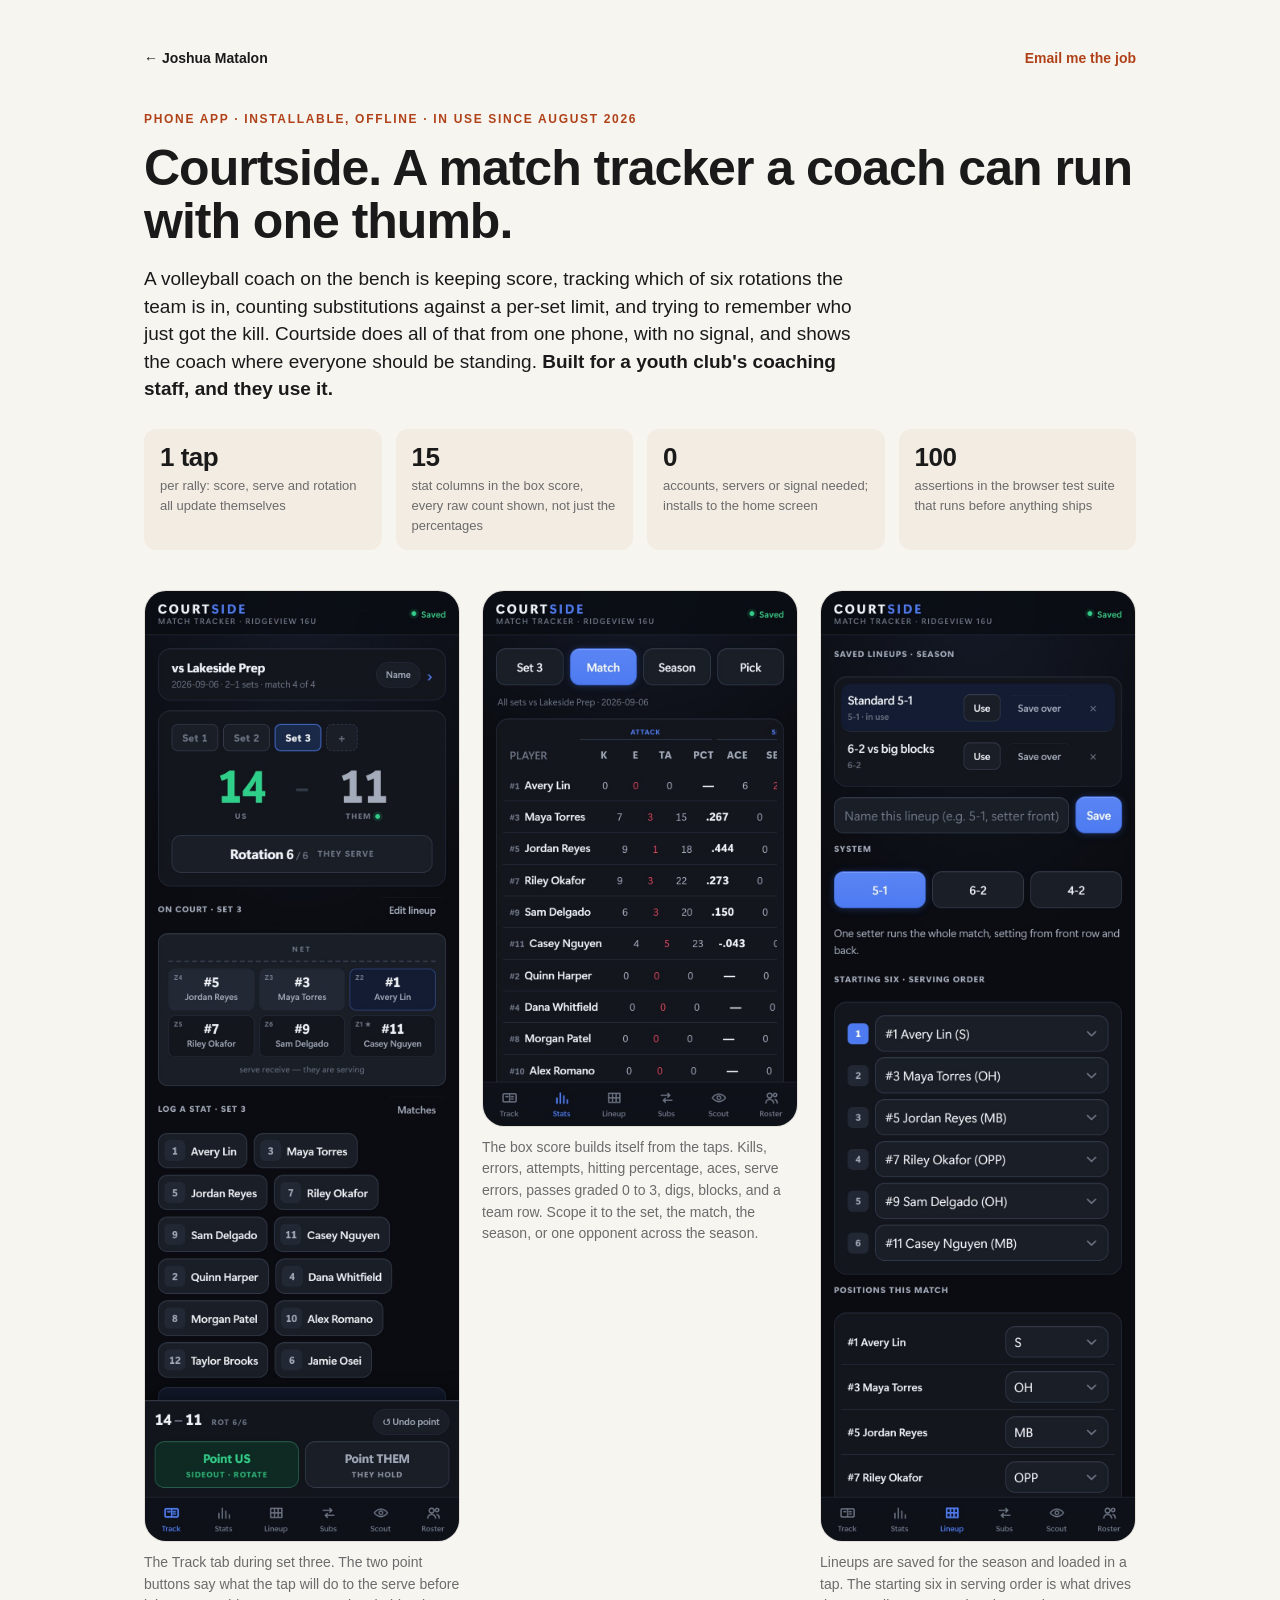
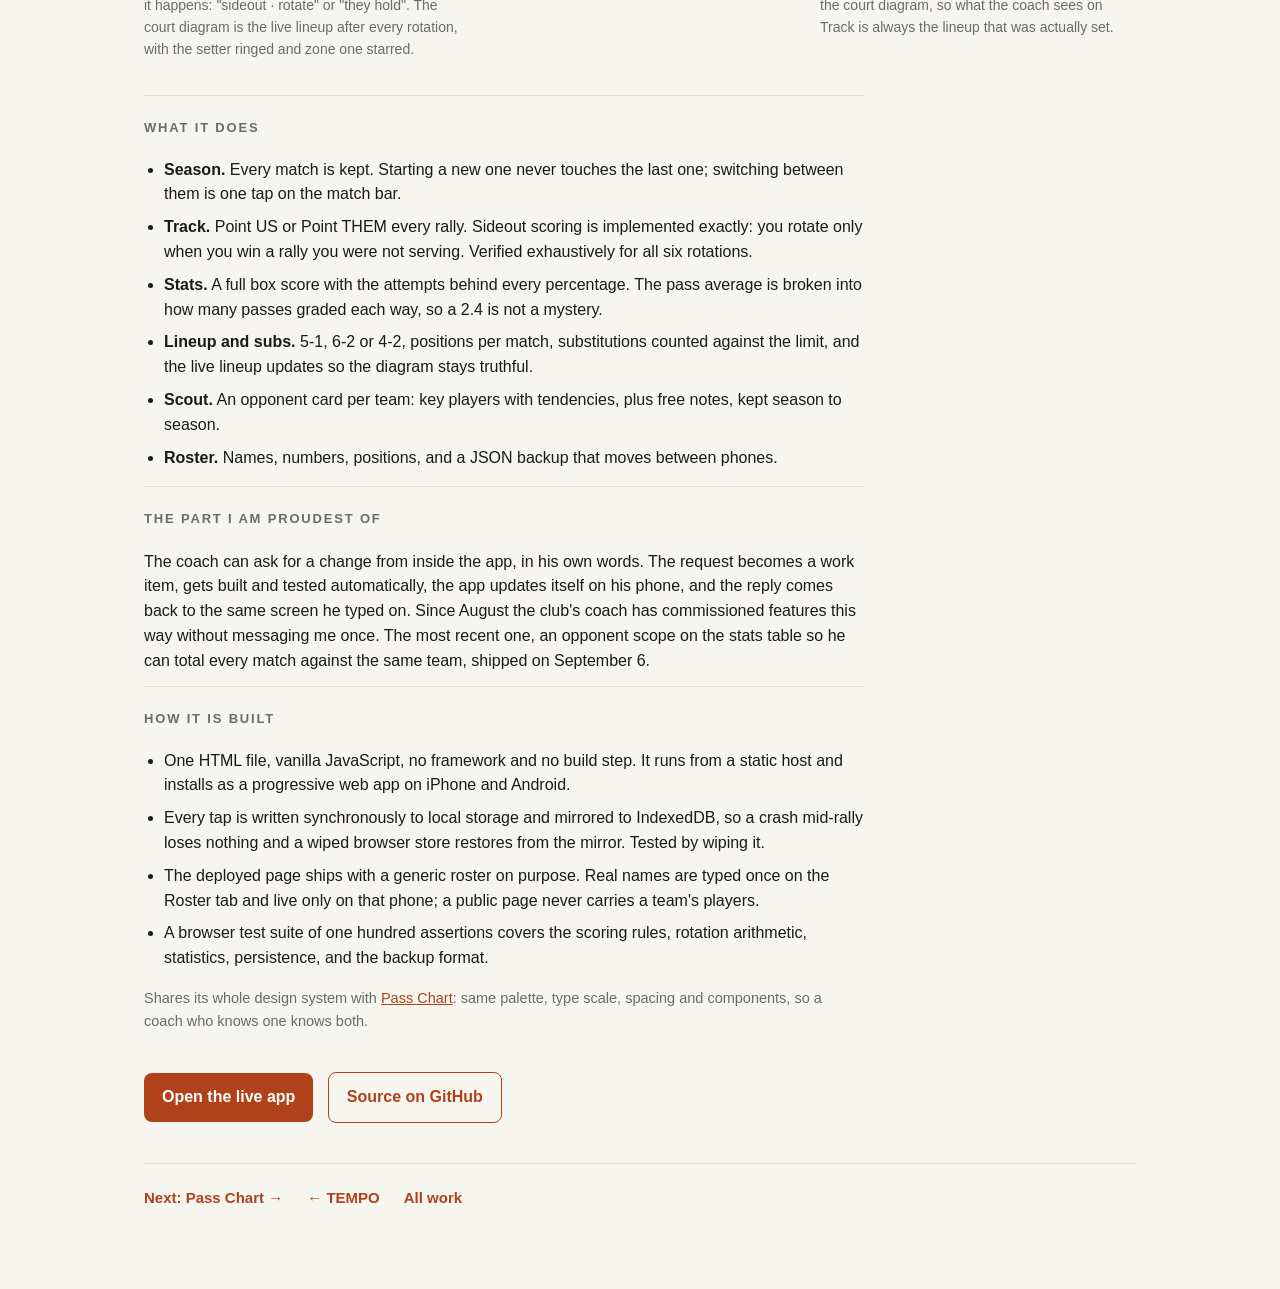
==== courtside.html @ 35ca050a "Portfolio rebuild: case-study pages with real captures and results Home page cards now open into tem" ====
<!doctype html>
<html lang="en">
<head>
<meta charset="utf-8">
<meta name="viewport" content="width=device-width, initial-scale=1">
<title>Courtside — a volleyball match tracker run from the bench · Joshua Matalon</title>
<meta name="description" content="Courtside tracks score, serve, rotations, a full box score, lineups, subs and scouting on one phone, offline, for a youth volleyball coach. Coaches request changes from inside the app.">
<meta property="og:image" content="https://joshuamatalon.github.io/assets/courtside-track.jpg">
<link rel="icon" href="data:image/svg+xml,%3Csvg xmlns='http://www.w3.org/2000/svg' viewBox='0 0 32 32'%3E%3Crect width='32' height='32' rx='6' fill='%23b0421a'/%3E%3Ctext x='16' y='22' font-family='Segoe UI,Arial' font-size='18' font-weight='700' text-anchor='middle' fill='white'%3EJM%3C/text%3E%3C/svg%3E">
<link rel="stylesheet" href="assets/site.css">
</head>
<body>
<main>
  <div class="top"><a href="index.html" class="name">← Joshua Matalon</a><a href="mailto:joshuamatalon@gmail.com?subject=Project">Email me the job</a></div>
  <p class="kicker">Phone app · installable, offline · in use since August 2026</p>
  <h1>Courtside. A match tracker a coach can run with one thumb.</h1>
  <p class="lede">A volleyball coach on the bench is keeping score, tracking which of six rotations the team is in, counting substitutions against a per-set limit, and trying to remember who just got the kill. Courtside does all of that from one phone, with no signal, and shows the coach where everyone should be standing. <b>Built for a youth club's coaching staff, and they use it.</b></p>

  <div class="facts">
    <div class="fact"><div class="v">1 tap</div><div class="l">per rally: score, serve and rotation all update themselves</div></div>
    <div class="fact"><div class="v">15</div><div class="l">stat columns in the box score, every raw count shown, not just the percentages</div></div>
    <div class="fact"><div class="v">0</div><div class="l">accounts, servers or signal needed; installs to the home screen</div></div>
    <div class="fact"><div class="v">100</div><div class="l">assertions in the browser test suite that runs before anything ships</div></div>
  </div>

  <div class="phones">
    <figure><img src="assets/courtside-track.jpg" alt="Track tab: 14–11 in set 3, rotation 6 of 6, they serve; the court diagram shows the six players in zones 1 to 6 with the setter marked; below it, tap a player to log a stat"><figcaption>The Track tab during set three. The two point buttons say what the tap will do to the serve before it happens: "sideout · rotate" or "they hold". The court diagram is the live lineup after every rotation, with the setter ringed and zone one starred.</figcaption></figure>
    <figure><img src="assets/courtside-stats.jpg" alt="Stats tab: a box score with kills, errors, attempts and hitting percentage per player, scoped to set, match or season"><figcaption>The box score builds itself from the taps. Kills, errors, attempts, hitting percentage, aces, serve errors, passes graded 0 to 3, digs, blocks, and a team row. Scope it to the set, the match, the season, or one opponent across the season.</figcaption></figure>
    <figure><img src="assets/courtside-lineup.jpg" alt="Lineup tab: saved lineups for the season, the 5-1 / 6-2 / 4-2 system choice, the starting six in serving order, and each player's position this match"><figcaption>Lineups are saved for the season and loaded in a tap. The starting six in serving order is what drives the court diagram, so what the coach sees on Track is always the lineup that was actually set.</figcaption></figure>
  </div>

  <div class="prose">
    <h2>What it does</h2>
    <ul>
      <li><b>Season.</b> Every match is kept. Starting a new one never touches the last one; switching between them is one tap on the match bar.</li>
      <li><b>Track.</b> Point US or Point THEM every rally. Sideout scoring is implemented exactly: you rotate only when you win a rally you were not serving. Verified exhaustively for all six rotations.</li>
      <li><b>Stats.</b> A full box score with the attempts behind every percentage. The pass average is broken into how many passes graded each way, so a 2.4 is not a mystery.</li>
      <li><b>Lineup and subs.</b> 5-1, 6-2 or 4-2, positions per match, substitutions counted against the limit, and the live lineup updates so the diagram stays truthful.</li>
      <li><b>Scout.</b> An opponent card per team: key players with tendencies, plus free notes, kept season to season.</li>
      <li><b>Roster.</b> Names, numbers, positions, and a JSON backup that moves between phones.</li>
    </ul>

    <h2>The part I am proudest of</h2>
    <p>The coach can ask for a change from inside the app, in his own words. The request becomes a work item, gets built and tested automatically, the app updates itself on his phone, and the reply comes back to the same screen he typed on. Since August the club's coach has commissioned features this way without messaging me once. The most recent one, an opponent scope on the stats table so he can total every match against the same team, shipped on September 6.</p>

    <h2>How it is built</h2>
    <ul>
      <li>One HTML file, vanilla JavaScript, no framework and no build step. It runs from a static host and installs as a progressive web app on iPhone and Android.</li>
      <li>Every tap is written synchronously to local storage and mirrored to IndexedDB, so a crash mid-rally loses nothing and a wiped browser store restores from the mirror. Tested by wiping it.</li>
      <li>The deployed page ships with a generic roster on purpose. Real names are typed once on the Roster tab and live only on that phone; a public page never carries a team's players.</li>
      <li>A browser test suite of one hundred assertions covers the scoring rules, rotation arithmetic, statistics, persistence, and the backup format.</li>
    </ul>
    <p class="stack">Shares its whole design system with <a href="passchart.html">Pass Chart</a>: same palette, type scale, spacing and components, so a coach who knows one knows both.</p>
  </div>

  <p><a class="cta" href="https://joshuamatalon.github.io/courtside/">Open the live app</a> <a class="cta alt" href="https://github.com/joshuamatalon/courtside">Source on GitHub</a></p>
  <div class="next"><a href="passchart.html">Next: Pass Chart →</a><a href="tempo.html">← TEMPO</a><a href="index.html">All work</a></div>
</main>
</body>
</html>
---- assets/site.css ----
:root { --bg:#f7f5f0; --ink:#1a1a1a; --muted:#6b6b6b; --rule:#e3e0da; --card:#ffffff; --accent:#b0421a; --soft:#f3ece3; --shot:#0f1116; }
@media (prefers-color-scheme: dark) { :root { --bg:#141317; --ink:#ece8df; --muted:#a39d92; --rule:#2e2b33; --card:#1d1b22; --accent:#e08a5a; --soft:#2a221d; } }
* { box-sizing:border-box; }
body { margin:0; overflow-x:hidden; background:var(--bg); color:var(--ink); font:16px/1.55 "Segoe UI", -apple-system, "Helvetica Neue", Arial, sans-serif; }
main { max-width:1040px; margin:0 auto; padding:48px 24px 80px; overflow-wrap:anywhere; }
a { color:var(--accent); }
.kicker { font-size:12px; letter-spacing:.14em; text-transform:uppercase; color:var(--accent); font-weight:600; margin:0 0 14px; }
h1 { font-size:clamp(32px,5vw,50px); line-height:1.05; letter-spacing:-.02em; font-weight:600; margin:0 0 18px; }
.lede { font-size:19px; line-height:1.45; margin:0 0 22px; max-width:720px; }
.lede b { font-weight:600; }
.cta { display:inline-block; background:var(--accent); color:#fff; text-decoration:none; font-weight:600; padding:12px 18px; border-radius:8px; }
.cta.alt { background:transparent; color:var(--accent); border:1.5px solid var(--accent); margin-left:10px; }
h2 { font-size:13px; letter-spacing:.14em; text-transform:uppercase; color:var(--muted); font-weight:600; margin:0 0 20px; padding-top:22px; border-top:1px solid var(--rule); }
h3 { font-size:19px; font-weight:600; margin:0 0 8px; }
p { margin:0 0 12px; }
.top { display:flex; justify-content:space-between; align-items:center; gap:16px; margin-bottom:40px; font-size:14px; color:var(--muted); }
.top a { text-decoration:none; font-weight:600; }
.top .name { color:var(--ink); }

/* home: work cards */
.grid { display:grid; grid-template-columns:repeat(auto-fill,minmax(300px,1fr)); gap:22px; margin-bottom:60px; }
.work { min-width:0; background:var(--card); border:1px solid var(--rule); border-radius:12px; overflow:hidden; display:flex; flex-direction:column; text-decoration:none; color:inherit; }
.work.wide { grid-column:1 / -1; display:grid; grid-template-columns:1.5fr 1fr; }
.work.wide .shot { height:100%; aspect-ratio:auto; min-height:320px; }
.work.wide .shot img { object-position:left top; }
.shot { background:var(--shot); aspect-ratio:16/10; overflow:hidden; min-width:0; }
.shot.phone { aspect-ratio:auto; height:280px; justify-content:center; padding:14px 0 0; }
.shot img { width:100%; height:100%; max-width:100%; object-fit:cover; object-position:center top; display:block; }
.shot.phone img { width:auto; height:100%; border-radius:14px 14px 0 0; }
.meta { min-width:0; padding:18px 20px 20px; display:flex; flex-direction:column; gap:8px; }
.meta .what { color:var(--muted); font-size:14.5px; margin:0; }
.meta .replaced { font-size:14.5px; margin:0; }
.meta .replaced b { font-weight:600; }
.meta .more { color:var(--accent); font-weight:600; font-size:14.5px; margin-top:auto; padding-top:8px; }
.work:hover .more { text-decoration:underline; }

/* home: steps, offers, never, footer */
.steps { display:grid; grid-template-columns:repeat(auto-fit,minmax(220px,1fr)); gap:18px; margin-bottom:60px; }
.step { background:var(--soft); border-radius:12px; padding:18px 20px; }
.step .n { color:var(--accent); font-weight:700; font-size:22px; line-height:1; margin-bottom:8px; }
.step h3 { font-size:17px; margin:0 0 6px; }
.step p { margin:0; font-size:14.5px; }
.offers { display:grid; grid-template-columns:repeat(auto-fit,minmax(260px,1fr)); gap:14px 28px; margin-bottom:60px; }
.offer h3 { font-size:16px; margin:0 0 4px; }
.offer p { margin:0; font-size:14.5px; color:var(--muted); }
.never { border-left:3px solid var(--accent); padding:4px 0 4px 16px; margin-bottom:60px; max-width:720px; }
.never p { margin:0 0 6px; font-size:15px; }
footer { border-top:1px solid var(--rule); padding-top:22px; color:var(--muted); font-size:14px; display:flex; flex-wrap:wrap; gap:8px 24px; align-items:center; }
footer a { text-decoration:none; font-weight:600; }

/* case-study pages */
.facts { display:grid; grid-template-columns:repeat(auto-fit,minmax(160px,1fr)); gap:14px; margin:26px 0 40px; }
.fact { background:var(--soft); border-radius:12px; padding:14px 16px; }
.fact .v { font-size:26px; font-weight:700; letter-spacing:-.02em; line-height:1.1; }
.fact .l { font-size:13px; color:var(--muted); margin-top:4px; }
.figure { margin:0 0 34px; }
.figure img { width:100%; height:auto; display:block; border-radius:12px; border:1px solid var(--rule); background:var(--shot); }
.figure figcaption { font-size:14px; color:var(--muted); margin-top:10px; max-width:720px; }
.phones { display:grid; grid-template-columns:repeat(auto-fit,minmax(220px,1fr)); gap:22px; margin:0 0 34px; align-items:start; }
.phones figure { margin:0; }
.phones img { width:100%; height:auto; display:block; border-radius:22px; border:1px solid var(--rule); background:var(--shot); }
.phones figcaption { font-size:14px; color:var(--muted); margin-top:10px; }
.two { display:grid; grid-template-columns:1fr 1fr; gap:22px; margin:0 0 34px; align-items:start; }
.two figure { margin:0; }
.two img { width:100%; height:auto; display:block; border-radius:12px; border:1px solid var(--rule); background:var(--shot); }
.two figcaption { font-size:14px; color:var(--muted); margin-top:10px; }
.prose { max-width:720px; }
.prose ul { padding-left:20px; margin:0 0 16px; }
.prose li { margin:0 0 8px; }
.proof { background:var(--card); border:1px solid var(--rule); border-radius:12px; padding:20px 22px; margin:0 0 34px; }
.proof h3 { margin:0 0 12px; }
.proof .row { display:grid; grid-template-columns:150px 1fr; gap:10px 18px; padding:10px 0; border-top:1px solid var(--rule); font-size:15px; }
.proof .row:first-of-type { border-top:0; }
.proof .row b { font-weight:600; }
.proof .row .d { color:var(--muted); font-size:14px; }
.stack { font-size:14.5px; color:var(--muted); max-width:720px; margin:0 0 40px; }
.next { display:flex; flex-wrap:wrap; gap:10px 24px; font-size:15px; margin:40px 0 0; padding-top:22px; border-top:1px solid var(--rule); }
.next a { text-decoration:none; font-weight:600; }
@media (max-width:720px) {
  .work.wide { grid-template-columns:1fr; } .work.wide .shot { height:auto; aspect-ratio:16/9; }
  .cta.alt { margin-left:0; margin-top:10px; }
  .two { grid-template-columns:1fr; }
  .proof .row { grid-template-columns:1fr; gap:4px; }
}
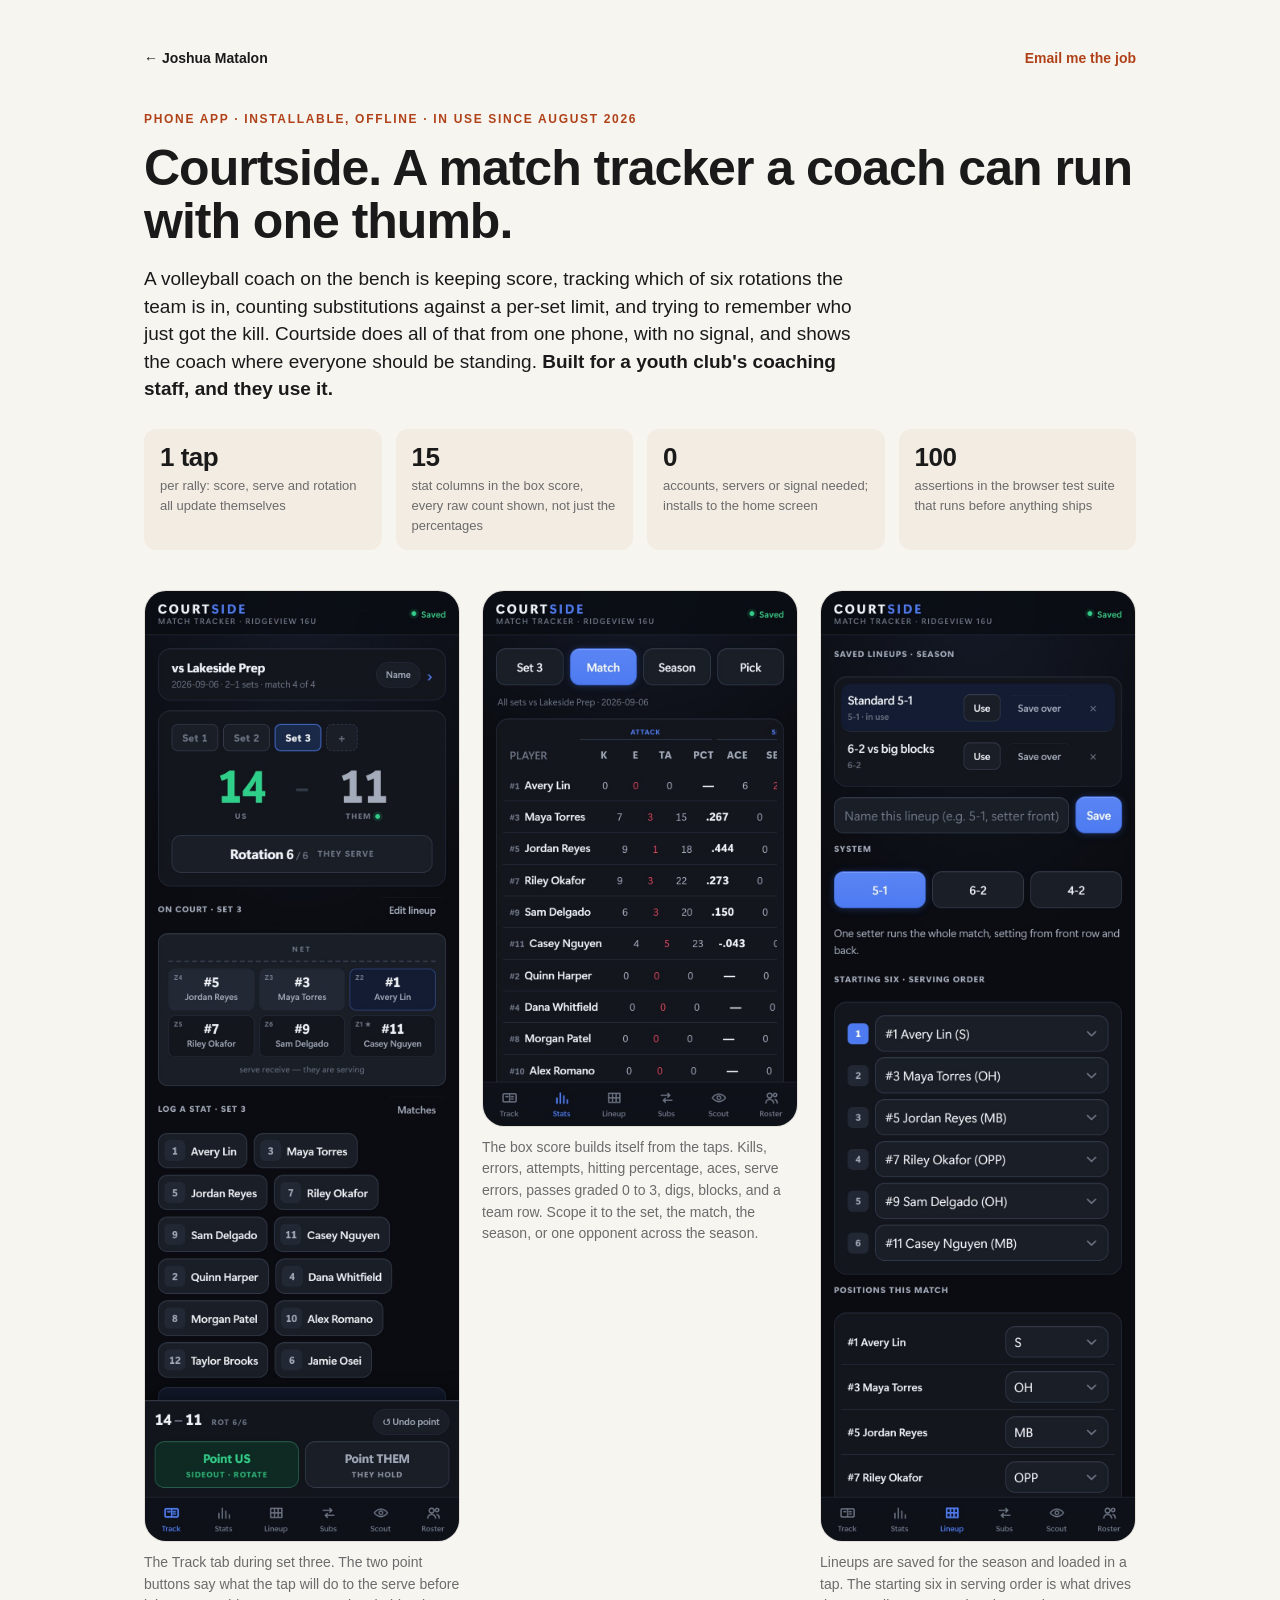
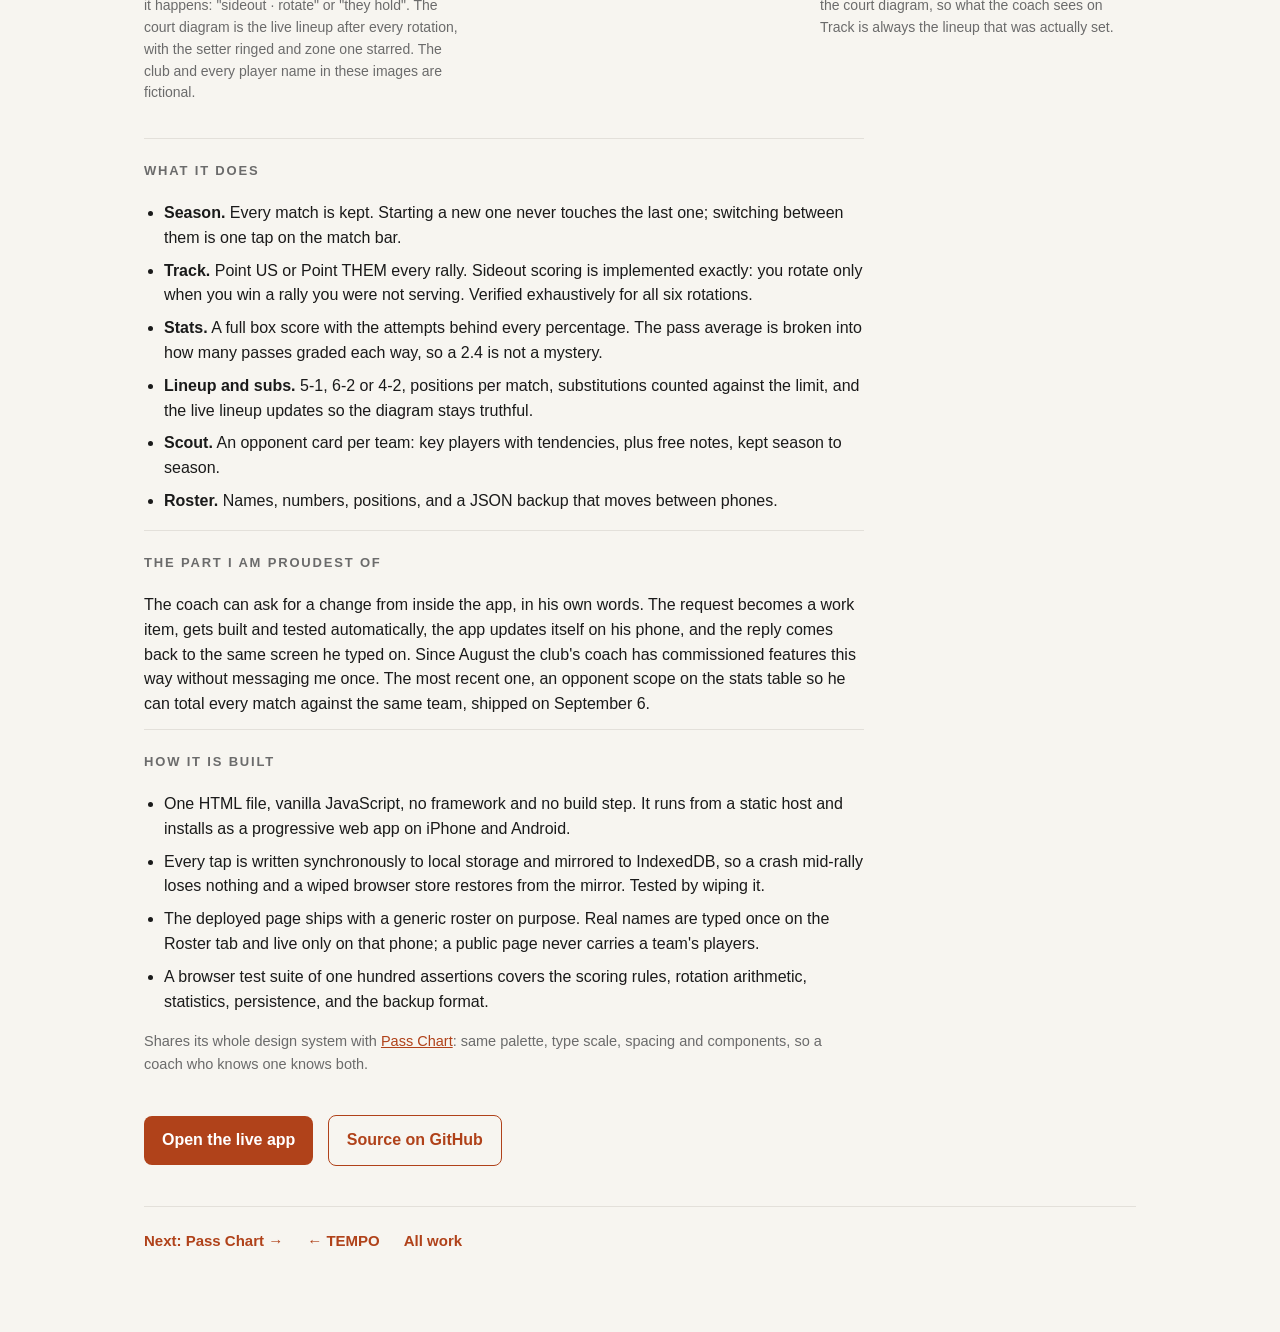
==== commit 3ee8cefc: "Captions: state that club and player names in the app captures are fictional Co-Authored-By: Claude " ====
--- a/courtside.html
+++ b/courtside.html
@@ -24,7 +24,7 @@
   </div>
 
   <div class="phones">
-    <figure><img src="assets/courtside-track.jpg" alt="Track tab: 14–11 in set 3, rotation 6 of 6, they serve; the court diagram shows the six players in zones 1 to 6 with the setter marked; below it, tap a player to log a stat"><figcaption>The Track tab during set three. The two point buttons say what the tap will do to the serve before it happens: "sideout · rotate" or "they hold". The court diagram is the live lineup after every rotation, with the setter ringed and zone one starred.</figcaption></figure>
+    <figure><img src="assets/courtside-track.jpg" alt="Track tab: 14–11 in set 3, rotation 6 of 6, they serve; the court diagram shows the six players in zones 1 to 6 with the setter marked; below it, tap a player to log a stat"><figcaption>The Track tab during set three. The two point buttons say what the tap will do to the serve before it happens: "sideout · rotate" or "they hold". The court diagram is the live lineup after every rotation, with the setter ringed and zone one starred. The club and every player name in these images are fictional.</figcaption></figure>
     <figure><img src="assets/courtside-stats.jpg" alt="Stats tab: a box score with kills, errors, attempts and hitting percentage per player, scoped to set, match or season"><figcaption>The box score builds itself from the taps. Kills, errors, attempts, hitting percentage, aces, serve errors, passes graded 0 to 3, digs, blocks, and a team row. Scope it to the set, the match, the season, or one opponent across the season.</figcaption></figure>
     <figure><img src="assets/courtside-lineup.jpg" alt="Lineup tab: saved lineups for the season, the 5-1 / 6-2 / 4-2 system choice, the starting six in serving order, and each player's position this match"><figcaption>Lineups are saved for the season and loaded in a tap. The starting six in serving order is what drives the court diagram, so what the coach sees on Track is always the lineup that was actually set.</figcaption></figure>
   </div>
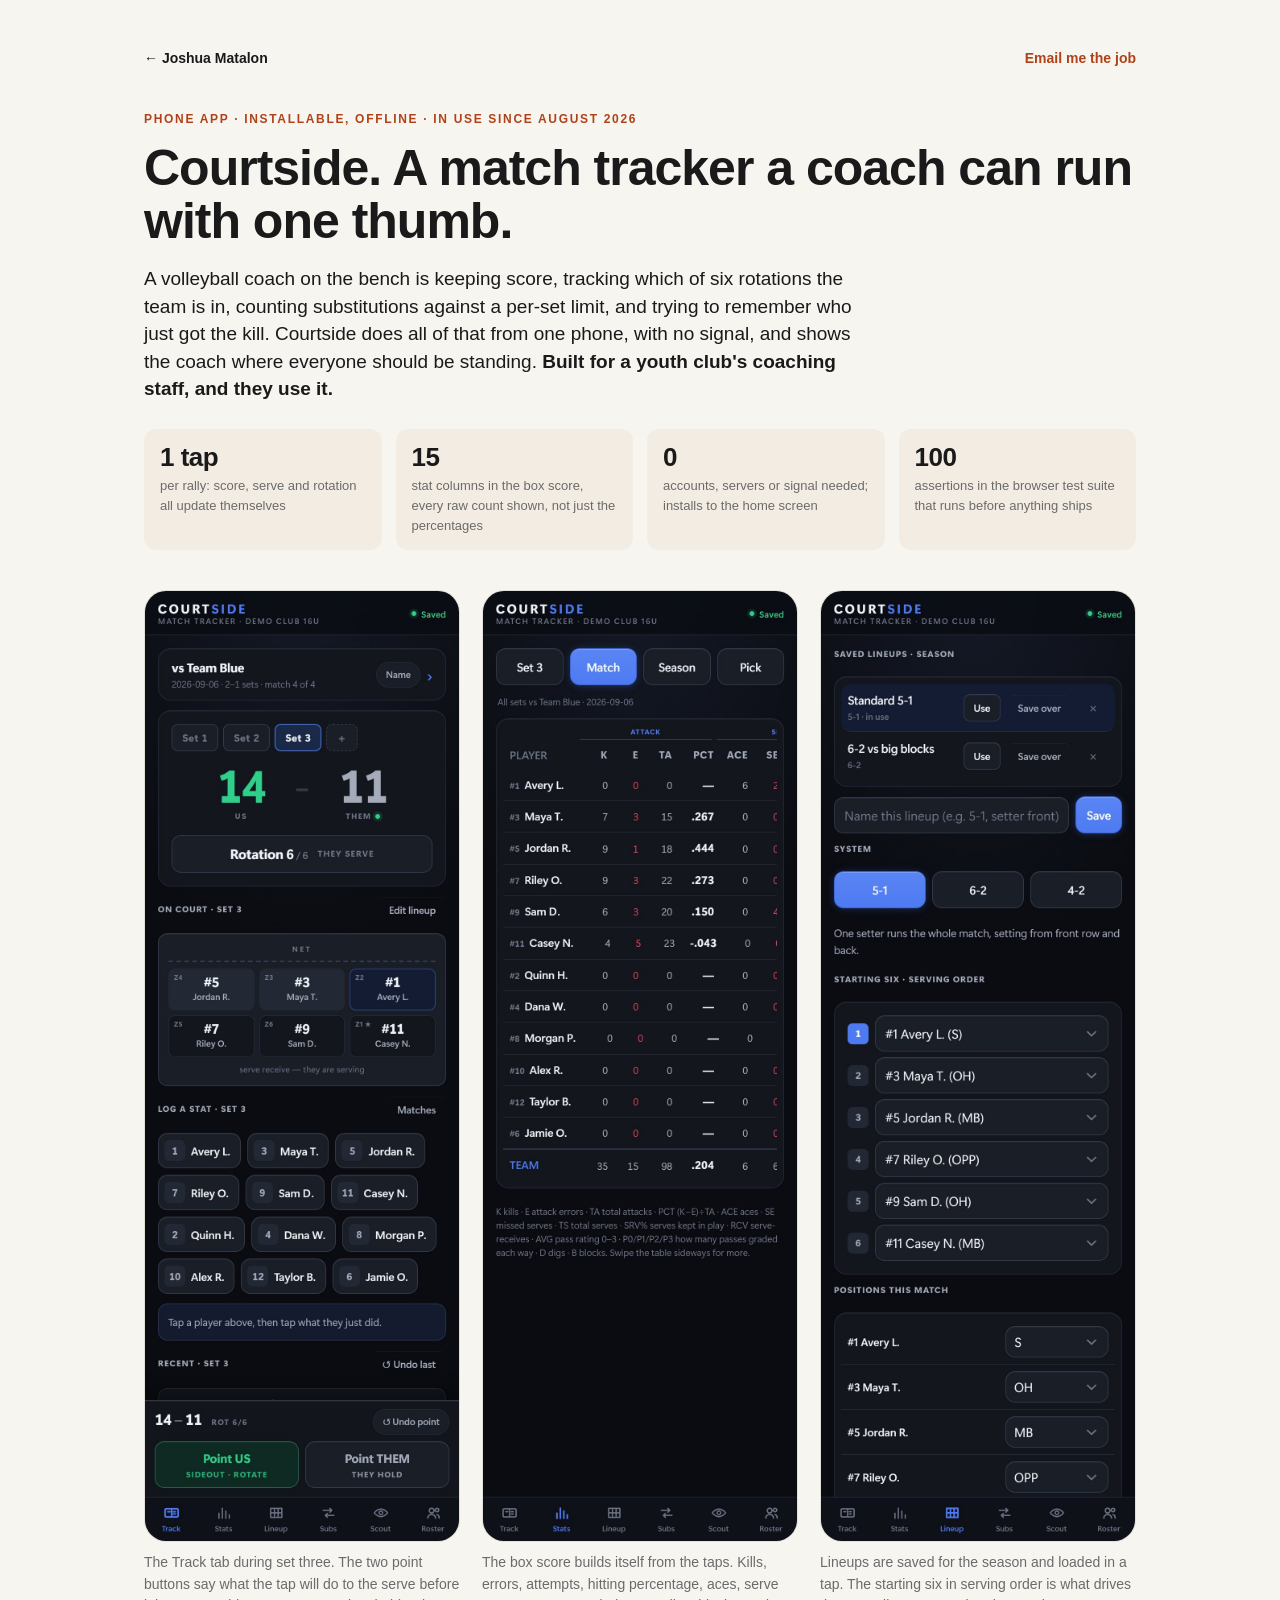
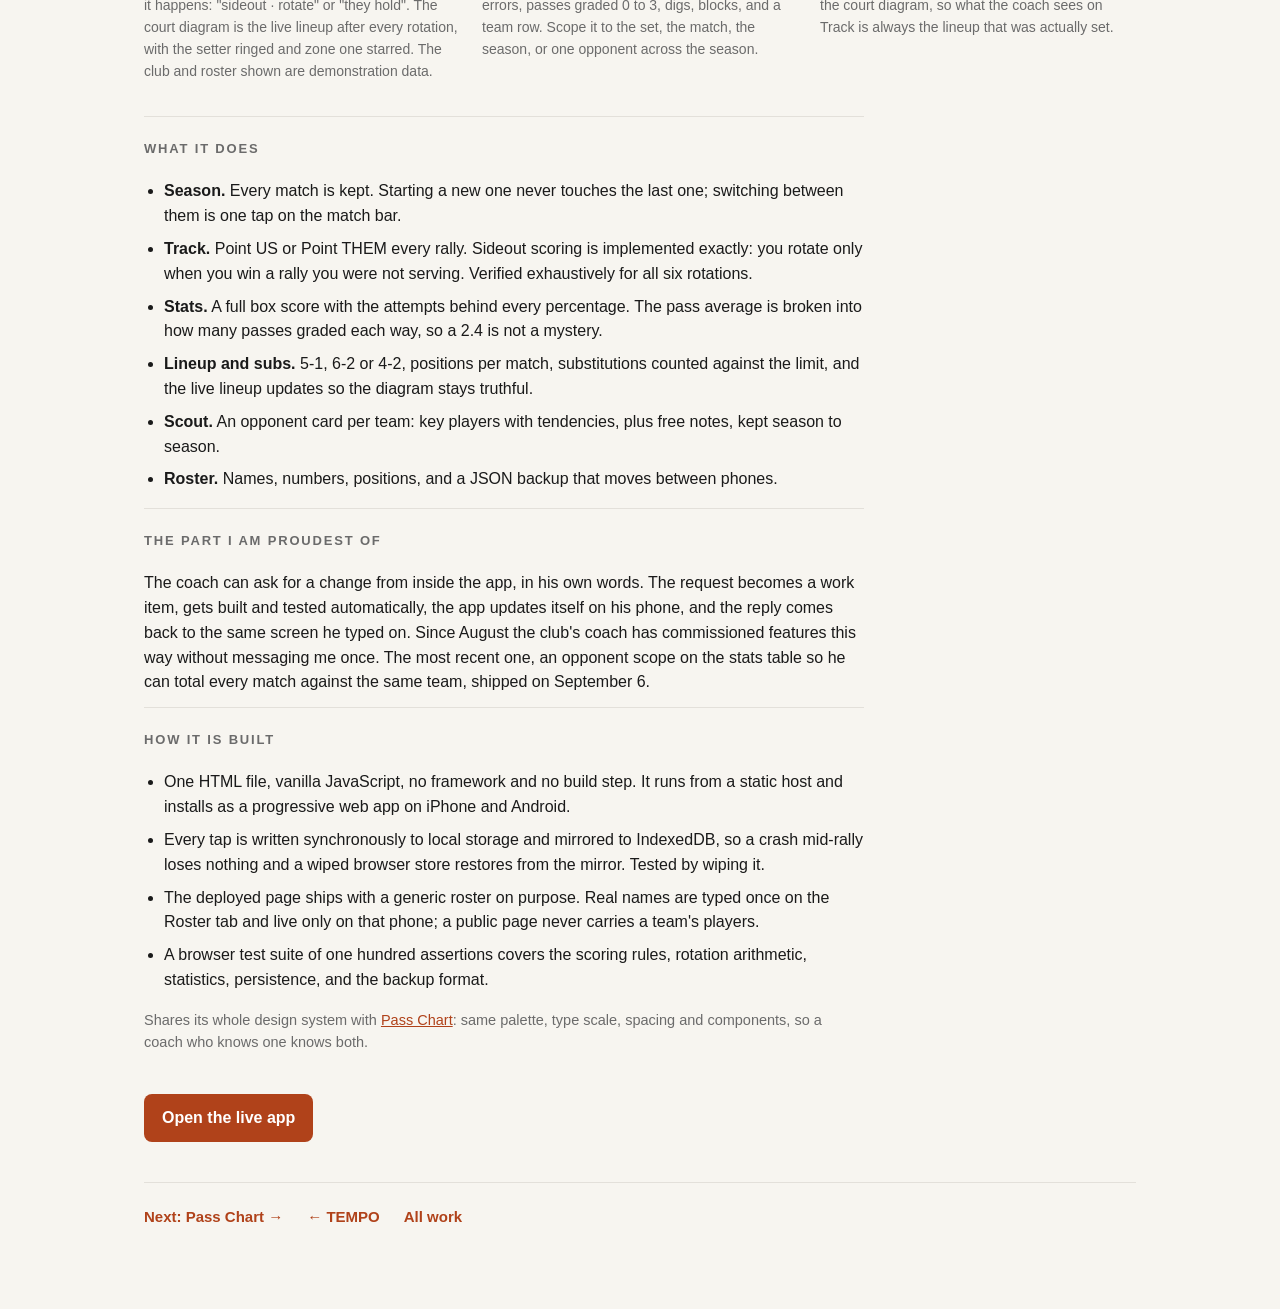
==== commit b9f6a7bc: "Portfolio, clean version: demo league and demo club captures only, no league names, no repo links Ev" ====
--- a/courtside.html
+++ b/courtside.html
@@ -24,7 +24,7 @@
   </div>
 
   <div class="phones">
-    <figure><img src="assets/courtside-track.jpg" alt="Track tab: 14–11 in set 3, rotation 6 of 6, they serve; the court diagram shows the six players in zones 1 to 6 with the setter marked; below it, tap a player to log a stat"><figcaption>The Track tab during set three. The two point buttons say what the tap will do to the serve before it happens: "sideout · rotate" or "they hold". The court diagram is the live lineup after every rotation, with the setter ringed and zone one starred. The club and every player name in these images are fictional.</figcaption></figure>
+    <figure><img src="assets/courtside-track.jpg" alt="Track tab: 14–11 in set 3, rotation 6 of 6, they serve; the court diagram shows the six players in zones 1 to 6 with the setter marked; below it, tap a player to log a stat"><figcaption>The Track tab during set three. The two point buttons say what the tap will do to the serve before it happens: "sideout · rotate" or "they hold". The court diagram is the live lineup after every rotation, with the setter ringed and zone one starred. The club and roster shown are demonstration data.</figcaption></figure>
     <figure><img src="assets/courtside-stats.jpg" alt="Stats tab: a box score with kills, errors, attempts and hitting percentage per player, scoped to set, match or season"><figcaption>The box score builds itself from the taps. Kills, errors, attempts, hitting percentage, aces, serve errors, passes graded 0 to 3, digs, blocks, and a team row. Scope it to the set, the match, the season, or one opponent across the season.</figcaption></figure>
     <figure><img src="assets/courtside-lineup.jpg" alt="Lineup tab: saved lineups for the season, the 5-1 / 6-2 / 4-2 system choice, the starting six in serving order, and each player's position this match"><figcaption>Lineups are saved for the season and loaded in a tap. The starting six in serving order is what drives the court diagram, so what the coach sees on Track is always the lineup that was actually set.</figcaption></figure>
   </div>
@@ -53,7 +53,7 @@
     <p class="stack">Shares its whole design system with <a href="passchart.html">Pass Chart</a>: same palette, type scale, spacing and components, so a coach who knows one knows both.</p>
   </div>
 
-  <p><a class="cta" href="https://joshuamatalon.github.io/courtside/">Open the live app</a> <a class="cta alt" href="https://github.com/joshuamatalon/courtside">Source on GitHub</a></p>
+  <p><a class="cta" href="https://joshuamatalon.github.io/courtside/">Open the live app</a></p>
   <div class="next"><a href="passchart.html">Next: Pass Chart →</a><a href="tempo.html">← TEMPO</a><a href="index.html">All work</a></div>
 </main>
 </body>
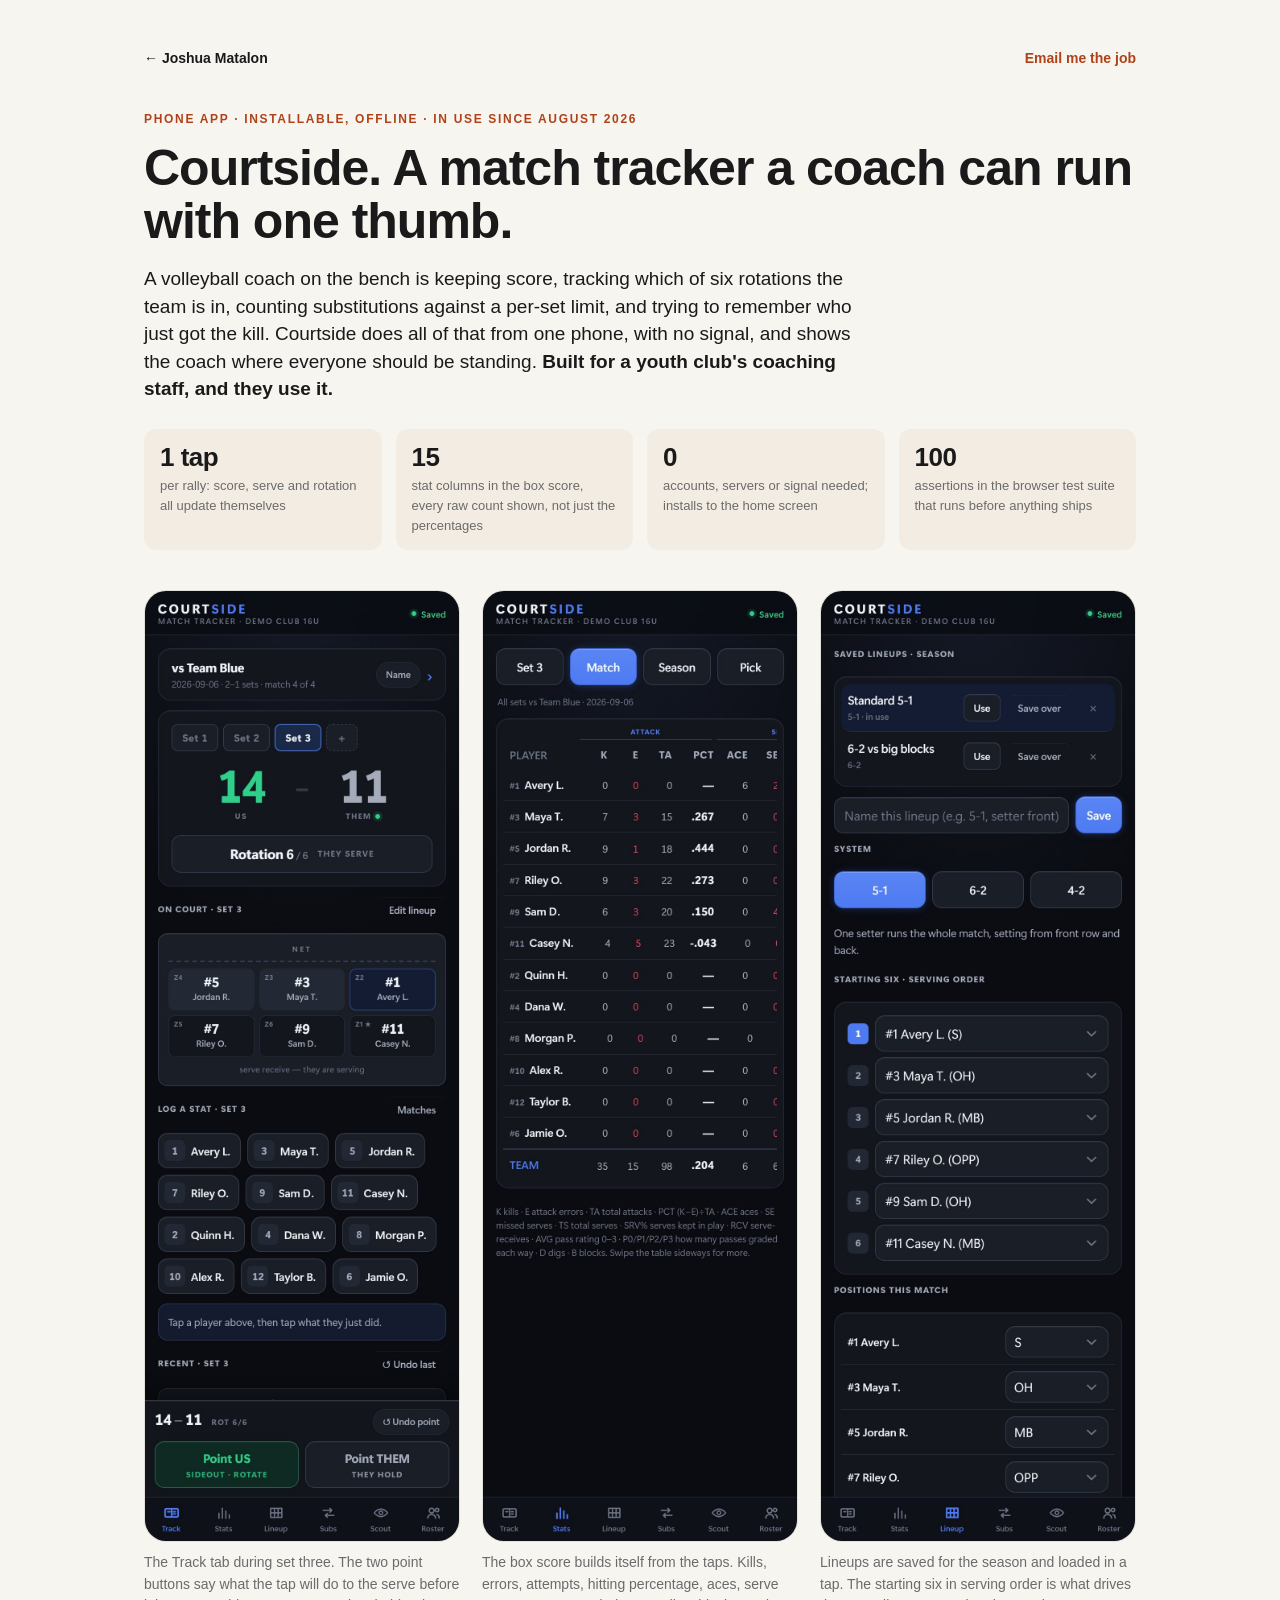
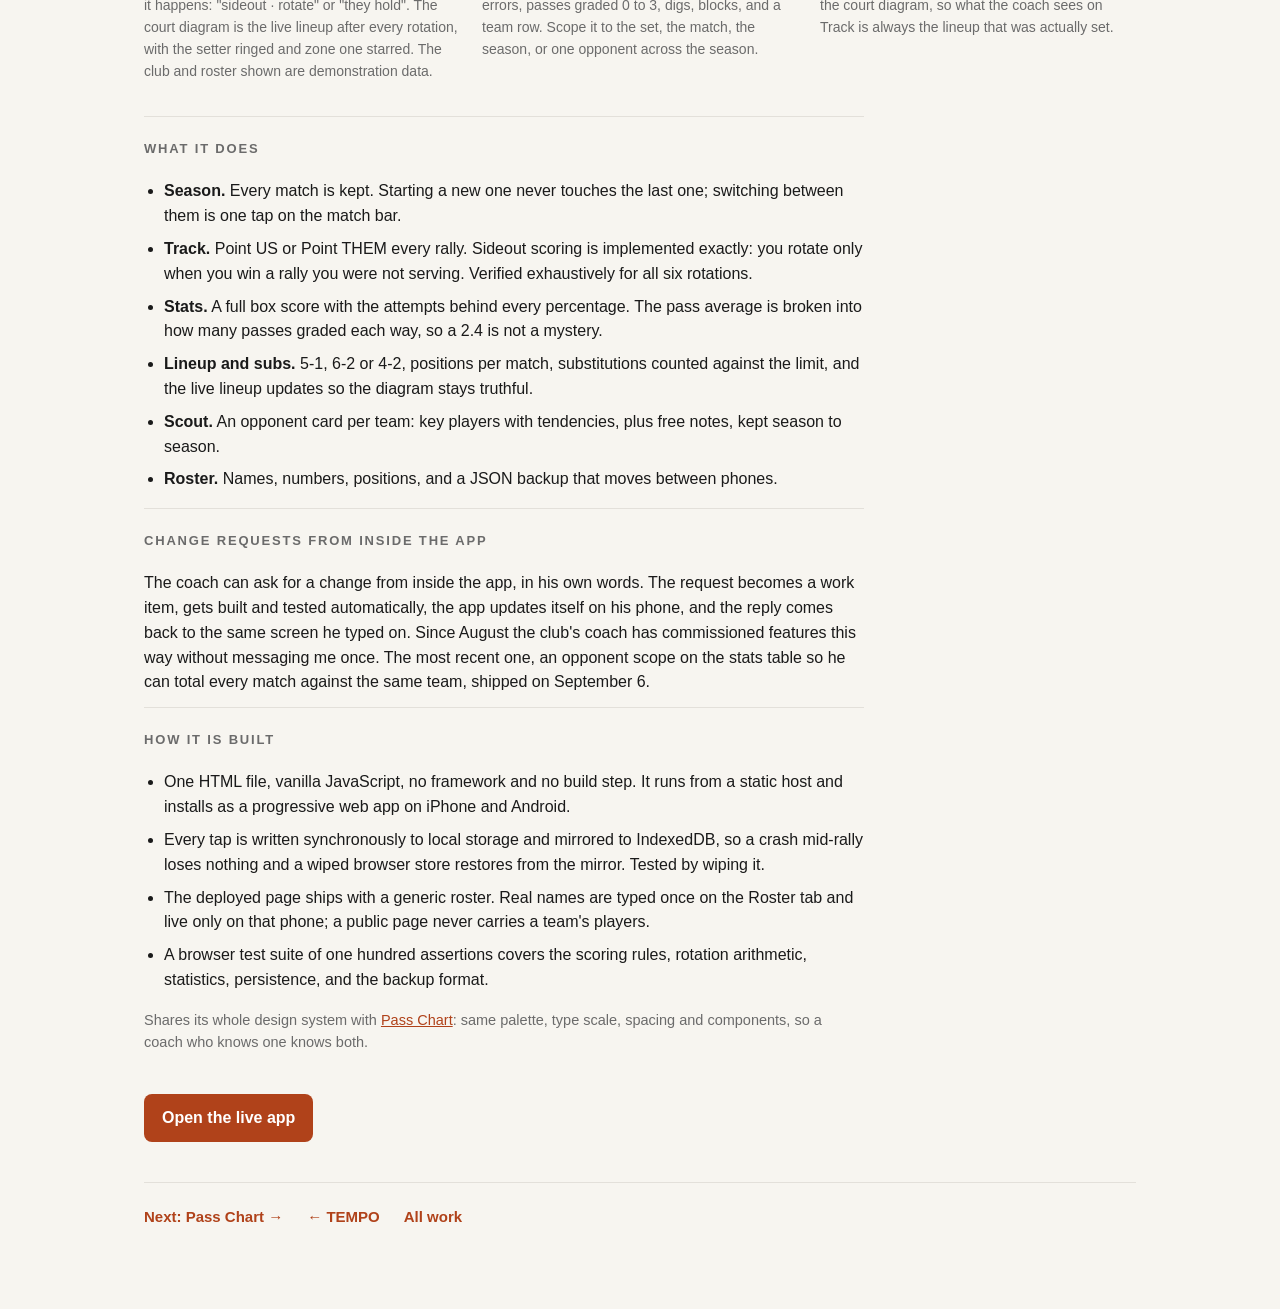
==== commit 9a41e209: "Fact-forward pass: Riftbound page rewritten, narrative lines removed site-wide Riftbound lede, facts" ====
--- a/courtside.html
+++ b/courtside.html
@@ -40,14 +40,14 @@
       <li><b>Roster.</b> Names, numbers, positions, and a JSON backup that moves between phones.</li>
     </ul>
 
-    <h2>The part I am proudest of</h2>
+    <h2>Change requests from inside the app</h2>
     <p>The coach can ask for a change from inside the app, in his own words. The request becomes a work item, gets built and tested automatically, the app updates itself on his phone, and the reply comes back to the same screen he typed on. Since August the club's coach has commissioned features this way without messaging me once. The most recent one, an opponent scope on the stats table so he can total every match against the same team, shipped on September 6.</p>
 
     <h2>How it is built</h2>
     <ul>
       <li>One HTML file, vanilla JavaScript, no framework and no build step. It runs from a static host and installs as a progressive web app on iPhone and Android.</li>
       <li>Every tap is written synchronously to local storage and mirrored to IndexedDB, so a crash mid-rally loses nothing and a wiped browser store restores from the mirror. Tested by wiping it.</li>
-      <li>The deployed page ships with a generic roster on purpose. Real names are typed once on the Roster tab and live only on that phone; a public page never carries a team's players.</li>
+      <li>The deployed page ships with a generic roster. Real names are typed once on the Roster tab and live only on that phone; a public page never carries a team's players.</li>
       <li>A browser test suite of one hundred assertions covers the scoring rules, rotation arithmetic, statistics, persistence, and the backup format.</li>
     </ul>
     <p class="stack">Shares its whole design system with <a href="passchart.html">Pass Chart</a>: same palette, type scale, spacing and components, so a coach who knows one knows both.</p>
--- a/assets/site.css
+++ b/assets/site.css
@@ -82,3 +82,13 @@
   .two { grid-template-columns:1fr; }
   .proof .row { grid-template-columns:1fr; gap:4px; }
 }
+.ledger { width:100%; border-collapse:collapse; font-size:14.5px; margin:0 0 34px; max-width:860px; }
+.ledger th, .ledger td { text-align:left; vertical-align:top; padding:9px 12px 9px 0; border-top:1px solid var(--rule); }
+.ledger th { font-weight:600; width:190px; color:var(--ink); }
+.ledger td { color:var(--muted); }
+.ledger tr:first-child th, .ledger tr:first-child td { border-top:0; }
+.walk { max-width:760px; margin:0 0 34px; }
+.walk h3 { font-size:17px; margin:22px 0 6px; }
+.walk h3 span { color:var(--accent); margin-right:8px; }
+.walk p { margin:0 0 8px; font-size:15.5px; }
+@media (max-width: 640px) { .ledger th, .ledger td { display:block; width:auto; padding:0 0 2px; } .ledger th { padding-top:10px; border-top:1px solid var(--rule); } .ledger td { border-top:0; padding-bottom:10px; } }
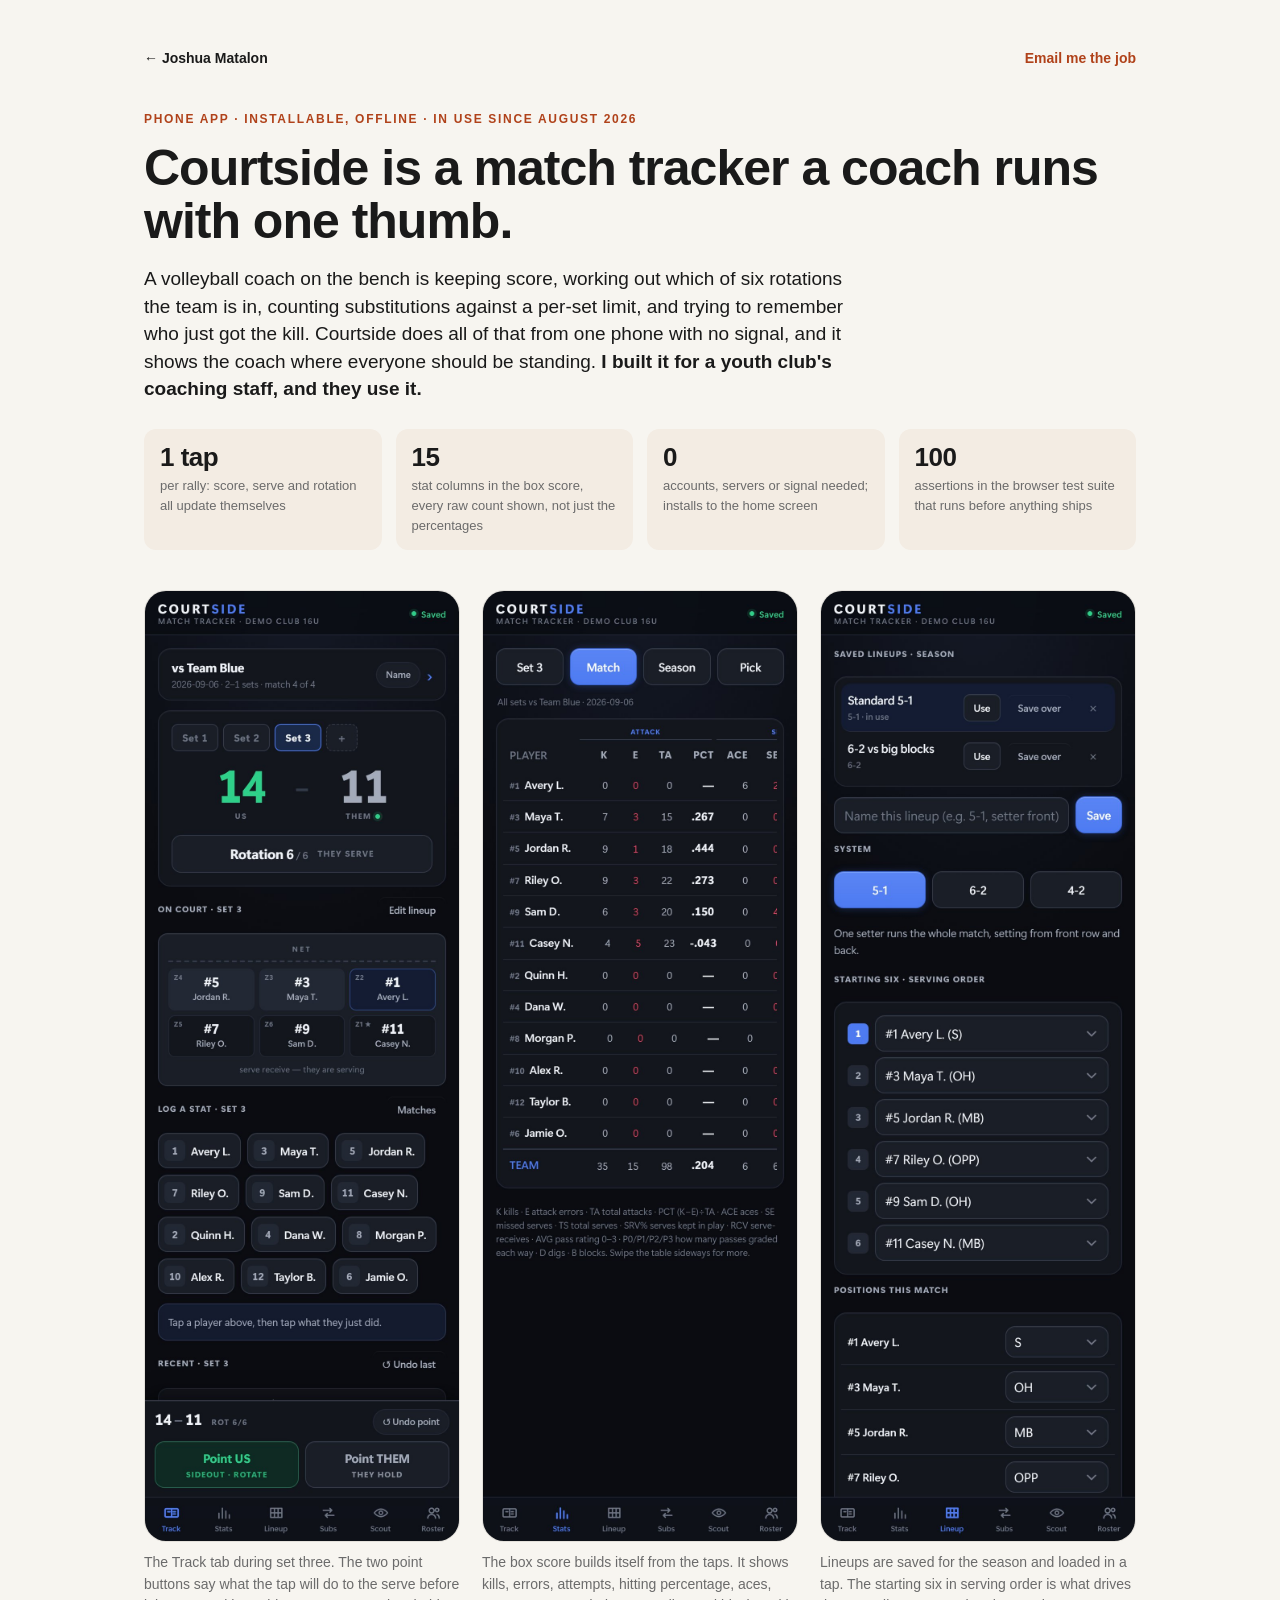
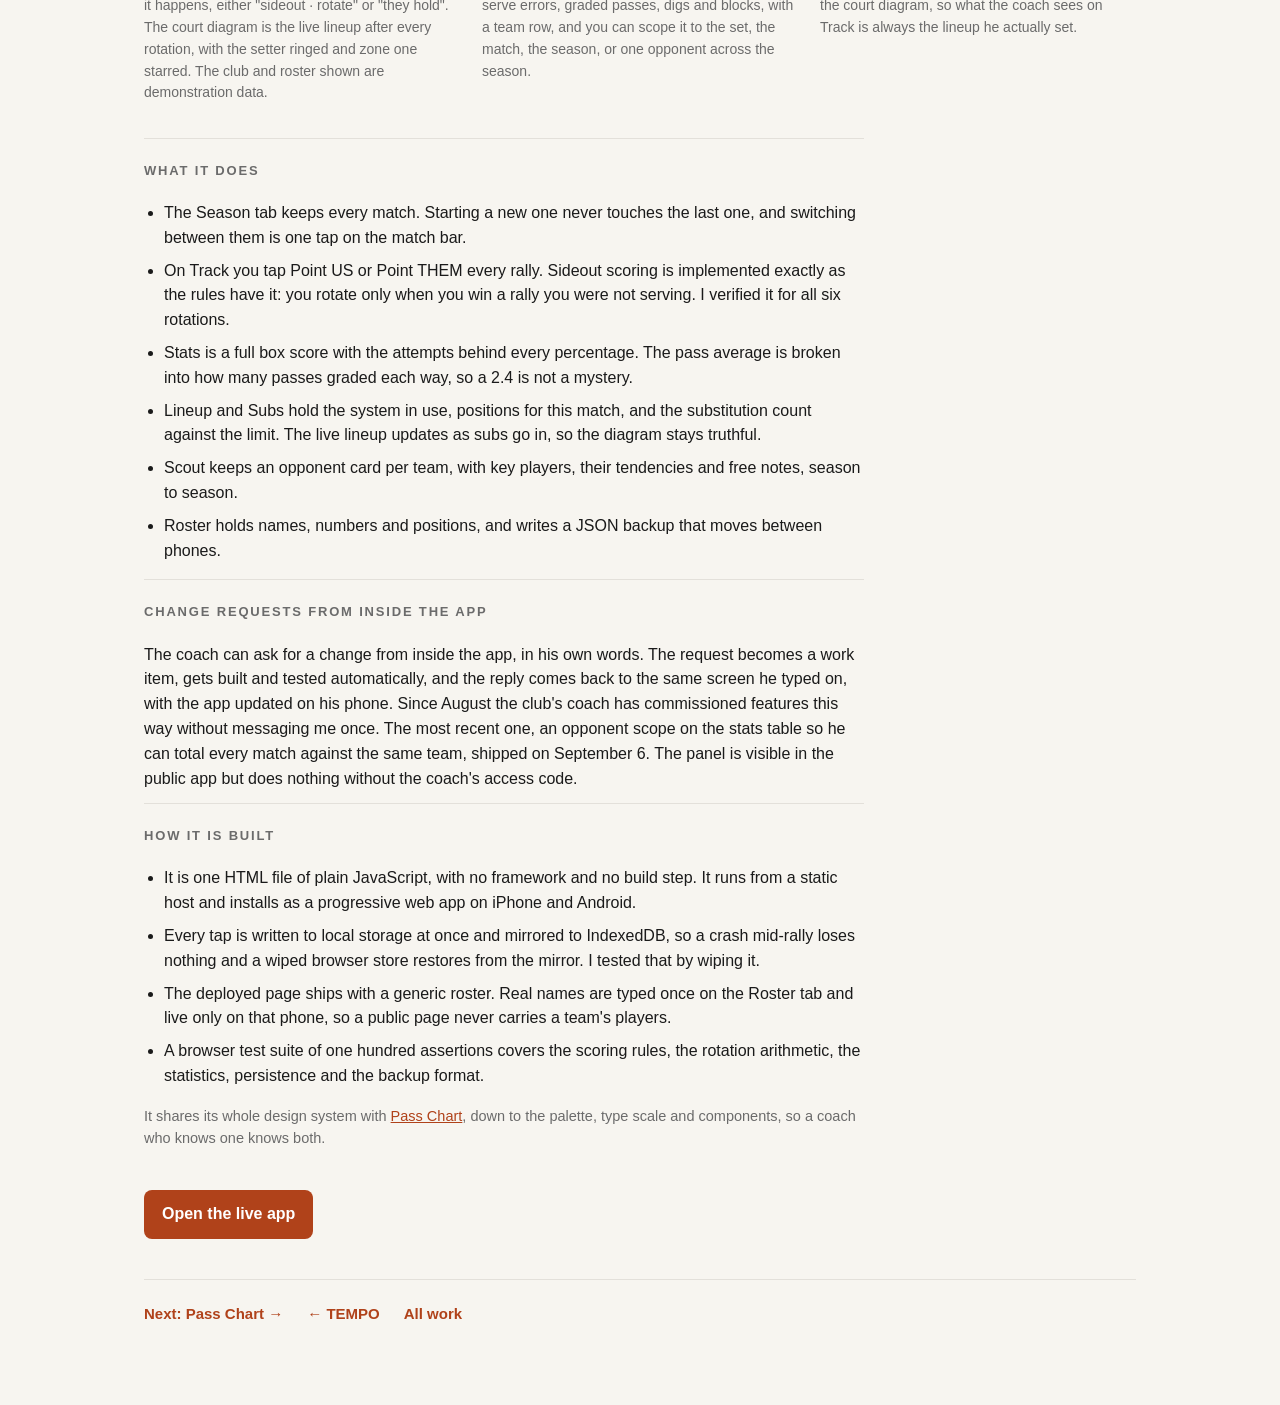
==== commit a7a5c956: "Rewrite every page to the writing standard Josh read the profile summary and said it read as written" ====
--- a/courtside.html
+++ b/courtside.html
@@ -3,8 +3,8 @@
 <head>
 <meta charset="utf-8">
 <meta name="viewport" content="width=device-width, initial-scale=1">
-<title>Courtside — a volleyball match tracker run from the bench · Joshua Matalon</title>
-<meta name="description" content="Courtside tracks score, serve, rotations, a full box score, lineups, subs and scouting on one phone, offline, for a youth volleyball coach. Coaches request changes from inside the app.">
+<title>Courtside, a volleyball match tracker run from the bench · Joshua Matalon</title>
+<meta name="description" content="Courtside keeps score, serve, rotations, a full box score, lineups, subs and scouting on one phone, offline, for a youth volleyball coach. The coach asks for changes from inside the app.">
 <meta property="og:image" content="https://joshuamatalon.github.io/assets/courtside-track.jpg">
 <link rel="icon" href="data:image/svg+xml,%3Csvg xmlns='http://www.w3.org/2000/svg' viewBox='0 0 32 32'%3E%3Crect width='32' height='32' rx='6' fill='%23b0421a'/%3E%3Ctext x='16' y='22' font-family='Segoe UI,Arial' font-size='18' font-weight='700' text-anchor='middle' fill='white'%3EJM%3C/text%3E%3C/svg%3E">
 <link rel="stylesheet" href="assets/site.css">
@@ -13,8 +13,8 @@
 <main>
   <div class="top"><a href="index.html" class="name">← Joshua Matalon</a><a href="mailto:joshuamatalon@gmail.com?subject=Project">Email me the job</a></div>
   <p class="kicker">Phone app · installable, offline · in use since August 2026</p>
-  <h1>Courtside. A match tracker a coach can run with one thumb.</h1>
-  <p class="lede">A volleyball coach on the bench is keeping score, tracking which of six rotations the team is in, counting substitutions against a per-set limit, and trying to remember who just got the kill. Courtside does all of that from one phone, with no signal, and shows the coach where everyone should be standing. <b>Built for a youth club's coaching staff, and they use it.</b></p>
+  <h1>Courtside is a match tracker a coach runs with one thumb.</h1>
+  <p class="lede">A volleyball coach on the bench is keeping score, working out which of six rotations the team is in, counting substitutions against a per-set limit, and trying to remember who just got the kill. Courtside does all of that from one phone with no signal, and it shows the coach where everyone should be standing. <b>I built it for a youth club's coaching staff, and they use it.</b></p>
 
   <div class="facts">
     <div class="fact"><div class="v">1 tap</div><div class="l">per rally: score, serve and rotation all update themselves</div></div>
@@ -24,33 +24,33 @@
   </div>
 
   <div class="phones">
-    <figure><img src="assets/courtside-track.jpg" alt="Track tab: 14–11 in set 3, rotation 6 of 6, they serve; the court diagram shows the six players in zones 1 to 6 with the setter marked; below it, tap a player to log a stat"><figcaption>The Track tab during set three. The two point buttons say what the tap will do to the serve before it happens: "sideout · rotate" or "they hold". The court diagram is the live lineup after every rotation, with the setter ringed and zone one starred. The club and roster shown are demonstration data.</figcaption></figure>
-    <figure><img src="assets/courtside-stats.jpg" alt="Stats tab: a box score with kills, errors, attempts and hitting percentage per player, scoped to set, match or season"><figcaption>The box score builds itself from the taps. Kills, errors, attempts, hitting percentage, aces, serve errors, passes graded 0 to 3, digs, blocks, and a team row. Scope it to the set, the match, the season, or one opponent across the season.</figcaption></figure>
-    <figure><img src="assets/courtside-lineup.jpg" alt="Lineup tab: saved lineups for the season, the 5-1 / 6-2 / 4-2 system choice, the starting six in serving order, and each player's position this match"><figcaption>Lineups are saved for the season and loaded in a tap. The starting six in serving order is what drives the court diagram, so what the coach sees on Track is always the lineup that was actually set.</figcaption></figure>
+    <figure><img src="assets/courtside-track.jpg" alt="Track tab: 14–11 in set 3, rotation 6 of 6, they serve; the court diagram shows the six players in zones 1 to 6 with the setter marked; below it, tap a player to log a stat"><figcaption>The Track tab during set three. The two point buttons say what the tap will do to the serve before it happens, either "sideout · rotate" or "they hold". The court diagram is the live lineup after every rotation, with the setter ringed and zone one starred. The club and roster shown are demonstration data.</figcaption></figure>
+    <figure><img src="assets/courtside-stats.jpg" alt="Stats tab: a box score with kills, errors, attempts and hitting percentage per player, scoped to set, match or season"><figcaption>The box score builds itself from the taps. It shows kills, errors, attempts, hitting percentage, aces, serve errors, graded passes, digs and blocks, with a team row, and you can scope it to the set, the match, the season, or one opponent across the season.</figcaption></figure>
+    <figure><img src="assets/courtside-lineup.jpg" alt="Lineup tab: saved lineups for the season, the 5-1 / 6-2 / 4-2 system choice, the starting six in serving order, and each player's position this match"><figcaption>Lineups are saved for the season and loaded in a tap. The starting six in serving order is what drives the court diagram, so what the coach sees on Track is always the lineup he actually set.</figcaption></figure>
   </div>
 
   <div class="prose">
     <h2>What it does</h2>
     <ul>
-      <li><b>Season.</b> Every match is kept. Starting a new one never touches the last one; switching between them is one tap on the match bar.</li>
-      <li><b>Track.</b> Point US or Point THEM every rally. Sideout scoring is implemented exactly: you rotate only when you win a rally you were not serving. Verified exhaustively for all six rotations.</li>
-      <li><b>Stats.</b> A full box score with the attempts behind every percentage. The pass average is broken into how many passes graded each way, so a 2.4 is not a mystery.</li>
-      <li><b>Lineup and subs.</b> 5-1, 6-2 or 4-2, positions per match, substitutions counted against the limit, and the live lineup updates so the diagram stays truthful.</li>
-      <li><b>Scout.</b> An opponent card per team: key players with tendencies, plus free notes, kept season to season.</li>
-      <li><b>Roster.</b> Names, numbers, positions, and a JSON backup that moves between phones.</li>
+      <li>The Season tab keeps every match. Starting a new one never touches the last one, and switching between them is one tap on the match bar.</li>
+      <li>On Track you tap Point US or Point THEM every rally. Sideout scoring is implemented exactly as the rules have it: you rotate only when you win a rally you were not serving. I verified it for all six rotations.</li>
+      <li>Stats is a full box score with the attempts behind every percentage. The pass average is broken into how many passes graded each way, so a 2.4 is not a mystery.</li>
+      <li>Lineup and Subs hold the system in use, positions for this match, and the substitution count against the limit. The live lineup updates as subs go in, so the diagram stays truthful.</li>
+      <li>Scout keeps an opponent card per team, with key players, their tendencies and free notes, season to season.</li>
+      <li>Roster holds names, numbers and positions, and writes a JSON backup that moves between phones.</li>
     </ul>
 
     <h2>Change requests from inside the app</h2>
-    <p>The coach can ask for a change from inside the app, in his own words. The request becomes a work item, gets built and tested automatically, the app updates itself on his phone, and the reply comes back to the same screen he typed on. Since August the club's coach has commissioned features this way without messaging me once. The most recent one, an opponent scope on the stats table so he can total every match against the same team, shipped on September 6.</p>
+    <p>The coach can ask for a change from inside the app, in his own words. The request becomes a work item, gets built and tested automatically, and the reply comes back to the same screen he typed on, with the app updated on his phone. Since August the club's coach has commissioned features this way without messaging me once. The most recent one, an opponent scope on the stats table so he can total every match against the same team, shipped on September 6. The panel is visible in the public app but does nothing without the coach's access code.</p>
 
     <h2>How it is built</h2>
     <ul>
-      <li>One HTML file, vanilla JavaScript, no framework and no build step. It runs from a static host and installs as a progressive web app on iPhone and Android.</li>
-      <li>Every tap is written synchronously to local storage and mirrored to IndexedDB, so a crash mid-rally loses nothing and a wiped browser store restores from the mirror. Tested by wiping it.</li>
-      <li>The deployed page ships with a generic roster. Real names are typed once on the Roster tab and live only on that phone; a public page never carries a team's players.</li>
-      <li>A browser test suite of one hundred assertions covers the scoring rules, rotation arithmetic, statistics, persistence, and the backup format.</li>
+      <li>It is one HTML file of plain JavaScript, with no framework and no build step. It runs from a static host and installs as a progressive web app on iPhone and Android.</li>
+      <li>Every tap is written to local storage at once and mirrored to IndexedDB, so a crash mid-rally loses nothing and a wiped browser store restores from the mirror. I tested that by wiping it.</li>
+      <li>The deployed page ships with a generic roster. Real names are typed once on the Roster tab and live only on that phone, so a public page never carries a team's players.</li>
+      <li>A browser test suite of one hundred assertions covers the scoring rules, the rotation arithmetic, the statistics, persistence and the backup format.</li>
     </ul>
-    <p class="stack">Shares its whole design system with <a href="passchart.html">Pass Chart</a>: same palette, type scale, spacing and components, so a coach who knows one knows both.</p>
+    <p class="stack">It shares its whole design system with <a href="passchart.html">Pass Chart</a>, down to the palette, type scale and components, so a coach who knows one knows both.</p>
   </div>
 
   <p><a class="cta" href="https://joshuamatalon.github.io/courtside/">Open the live app</a></p>
